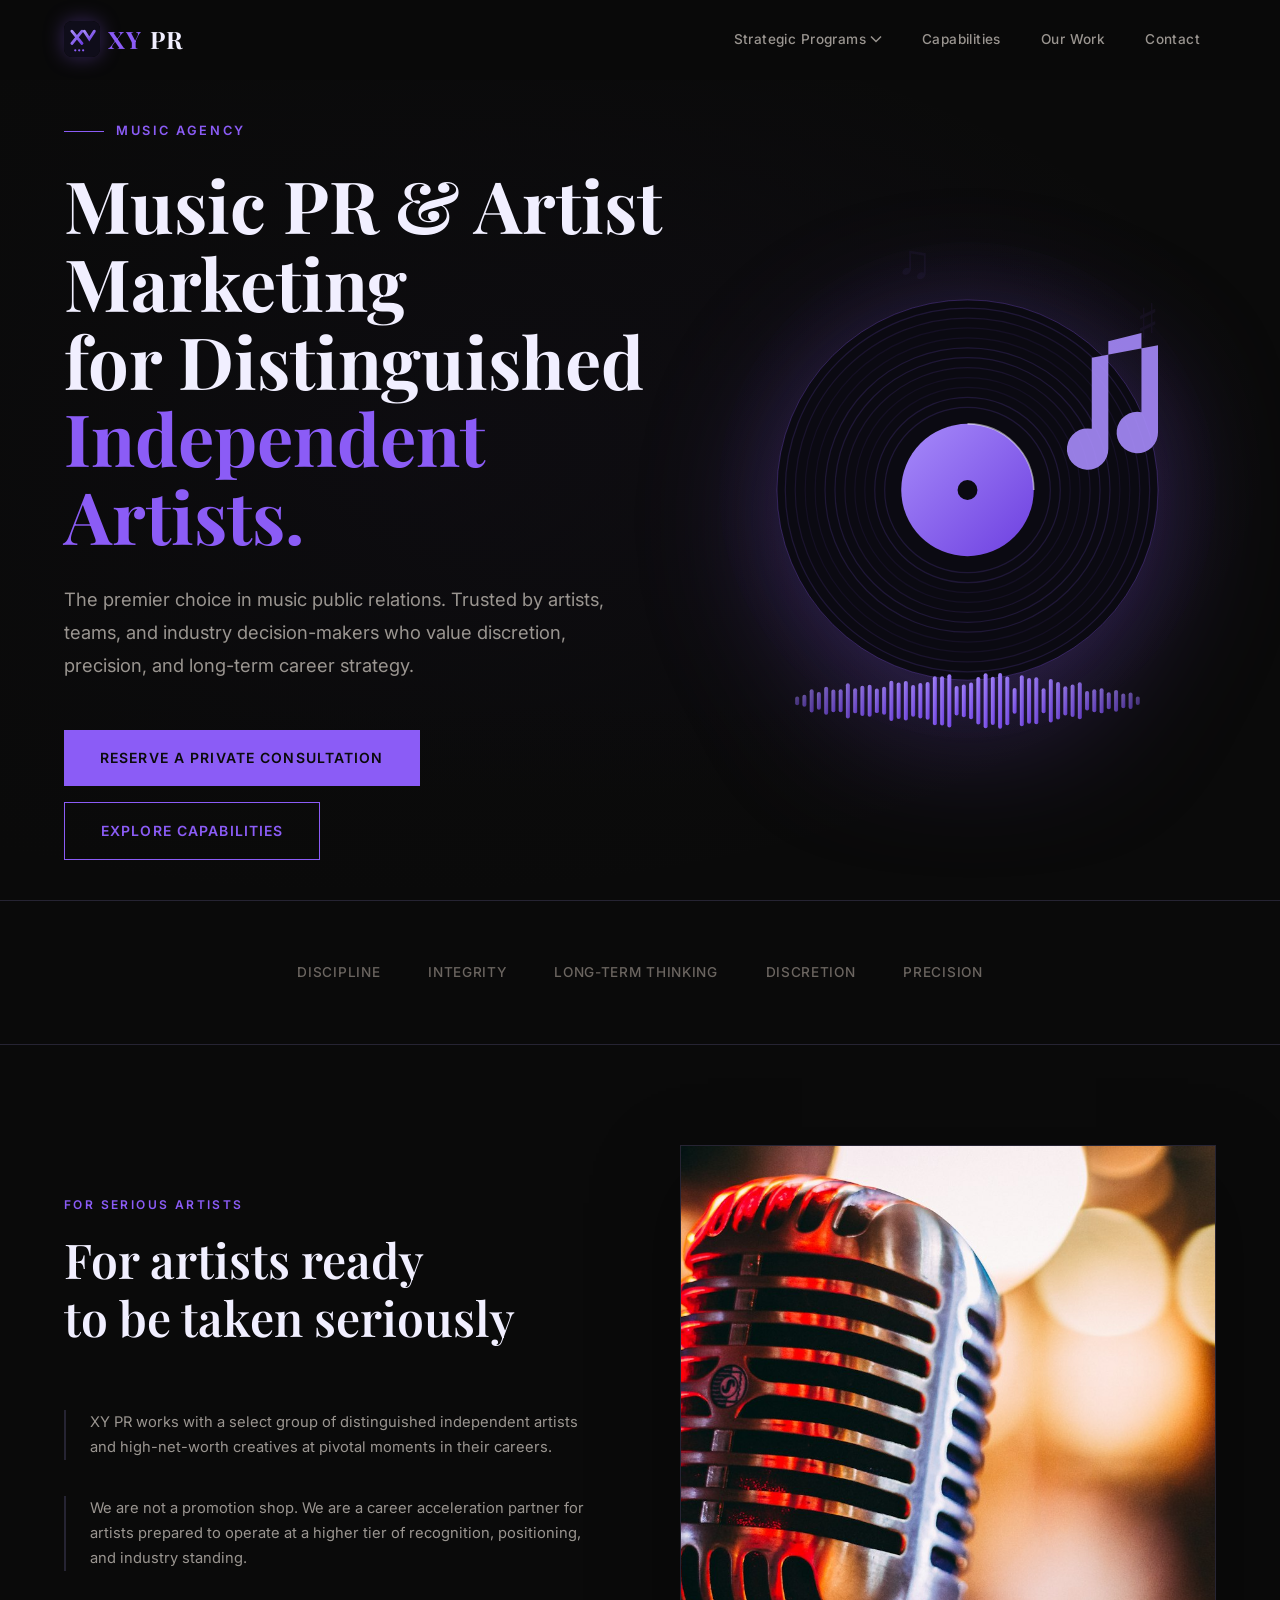
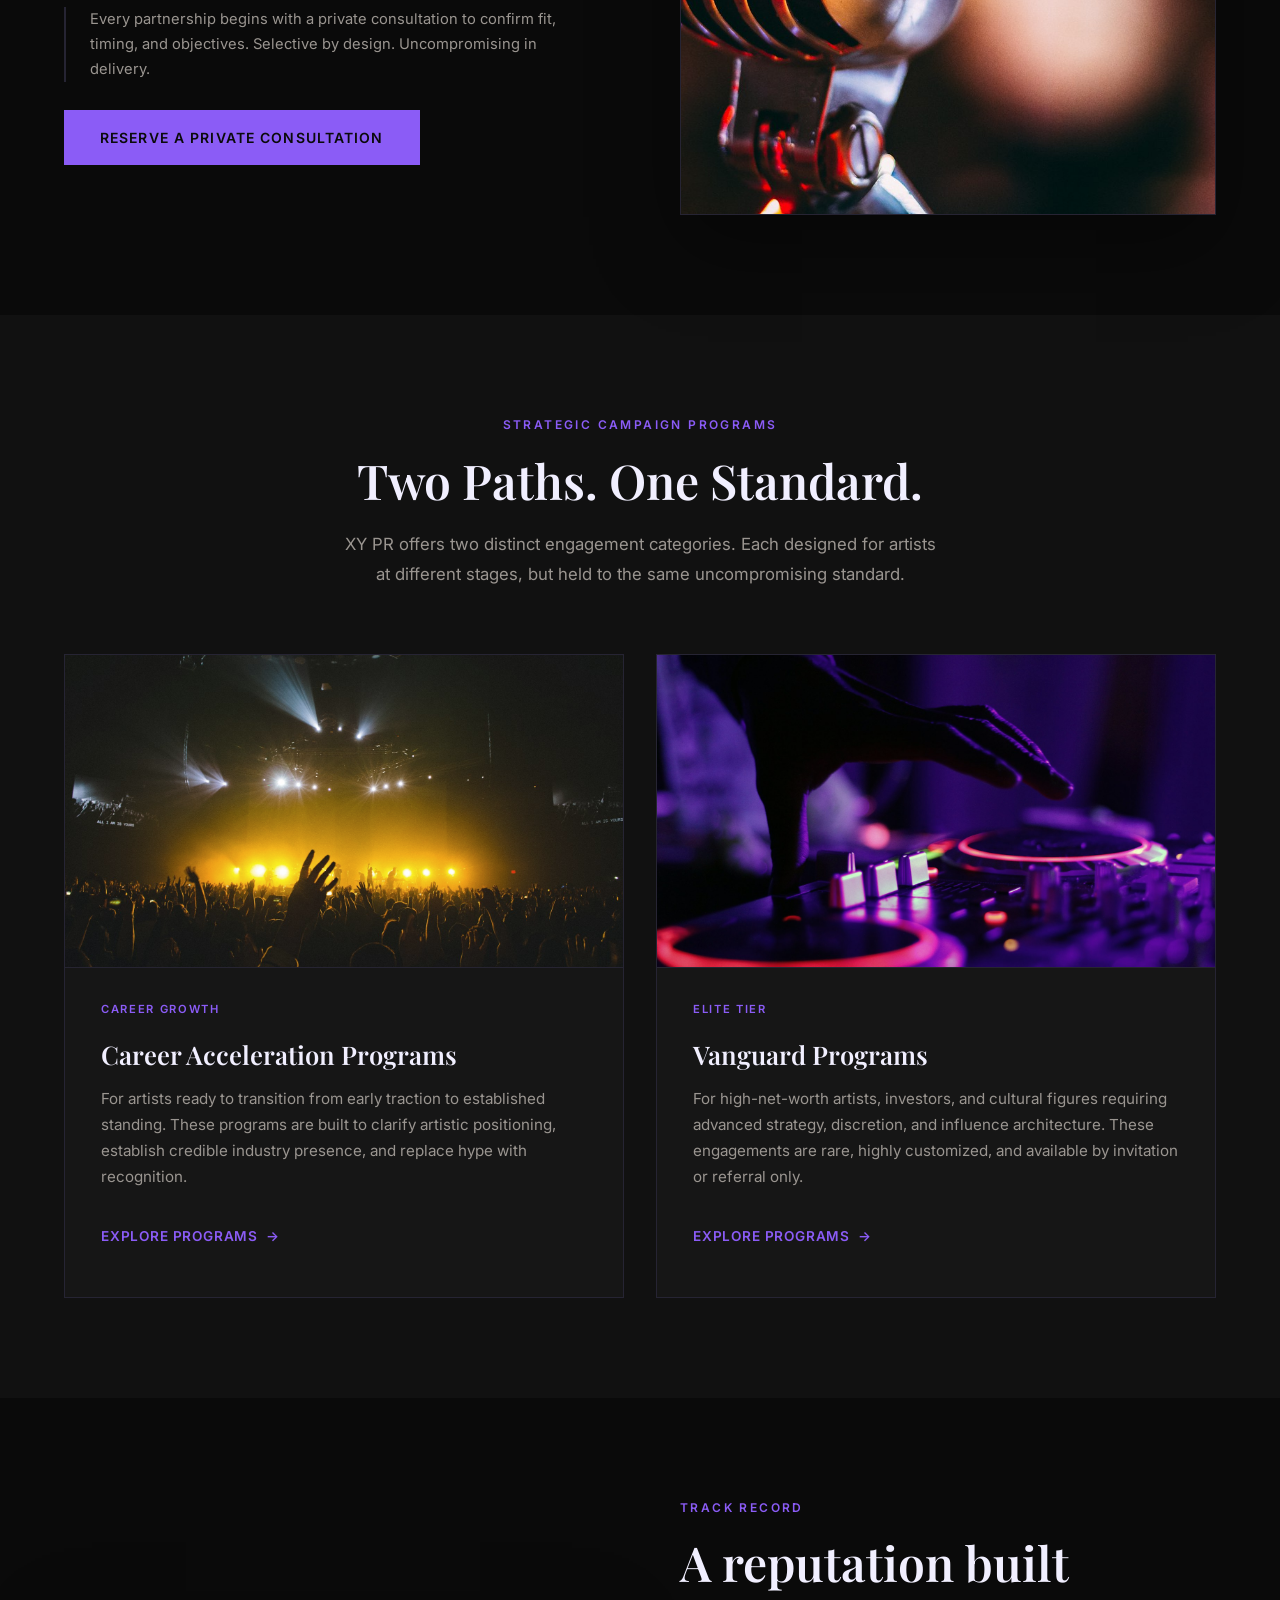
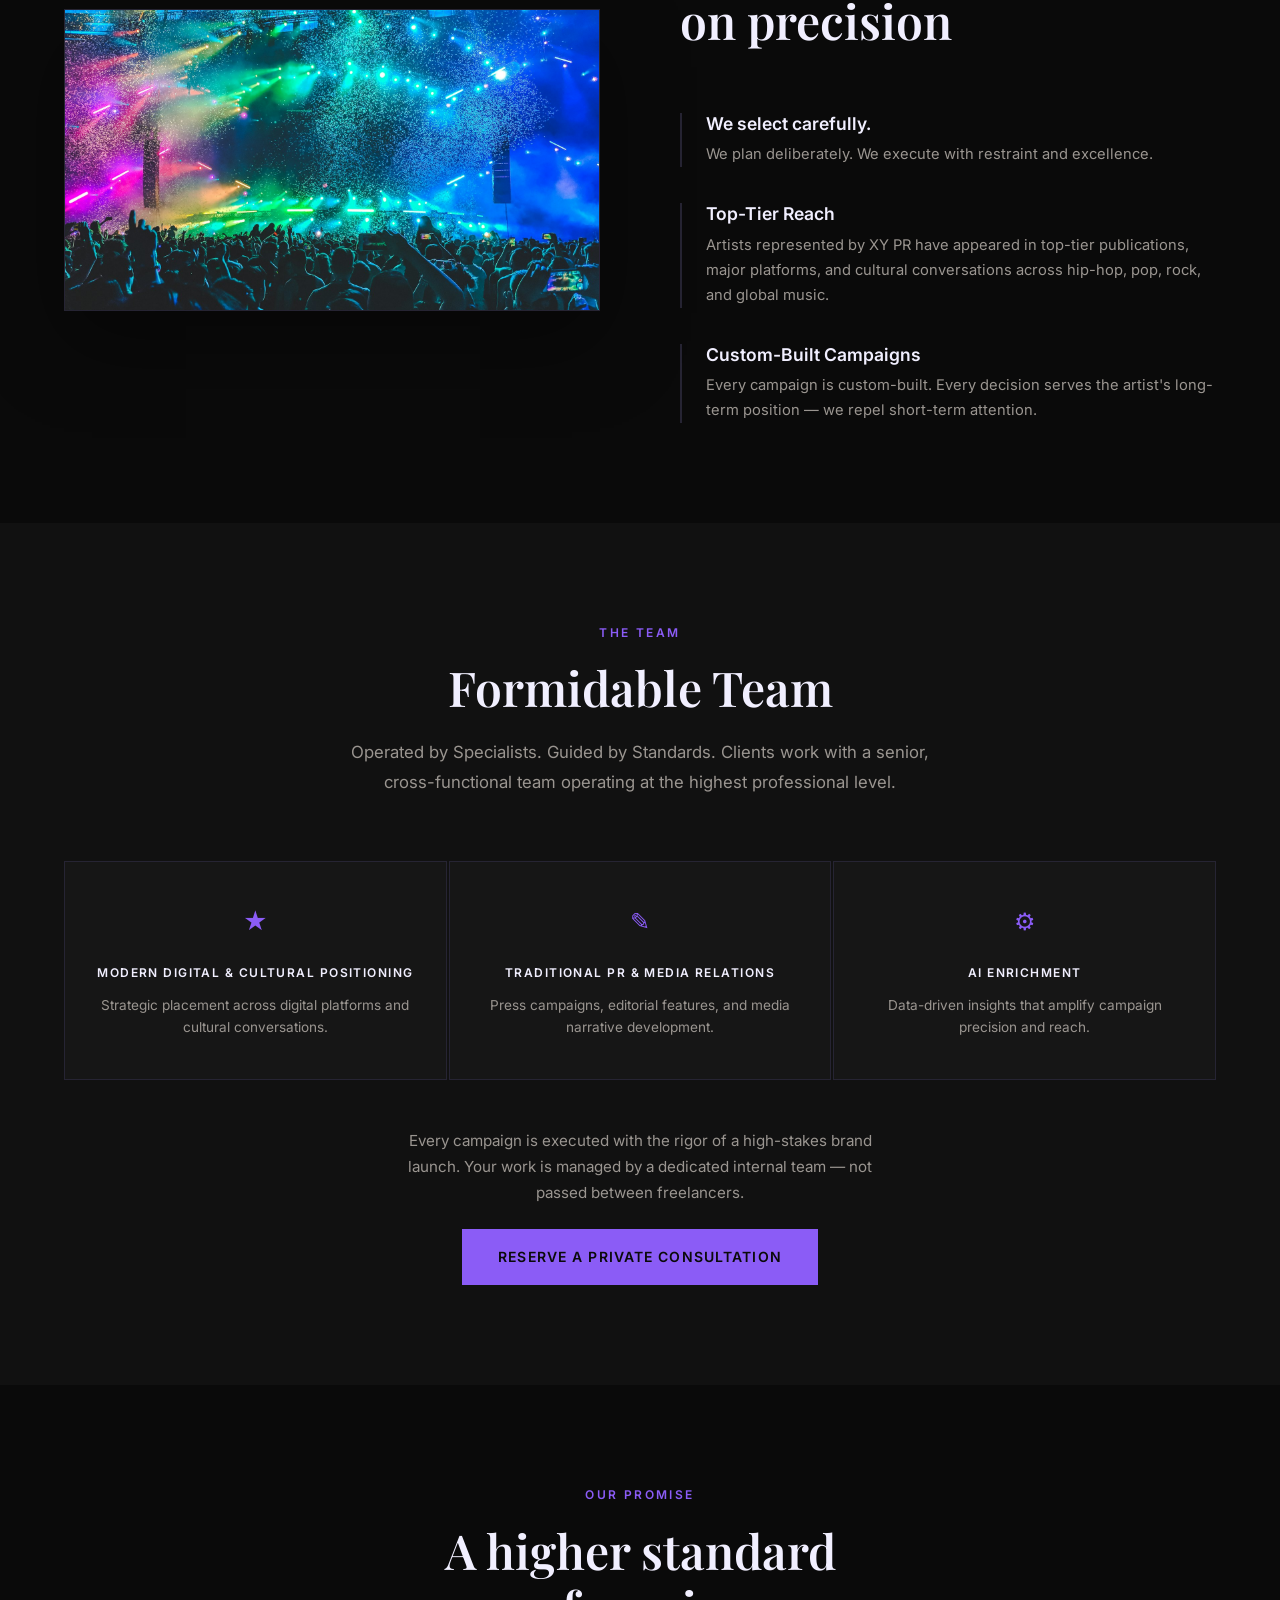
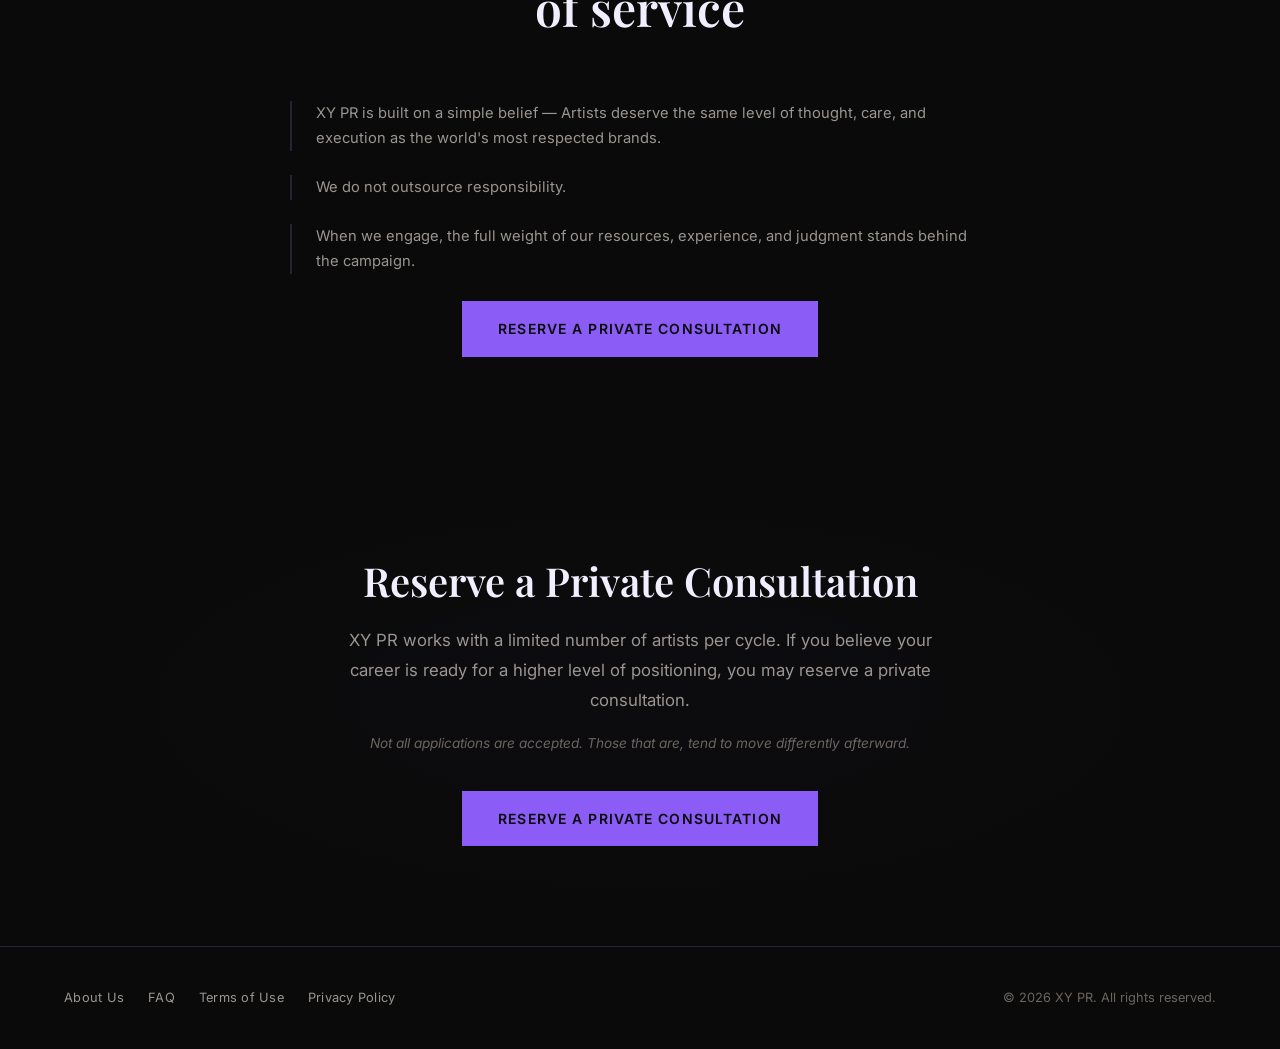
==== index.html @ 6e98338a "Initial XY PR music agency website Static multi-page site (home, capabilities, our work, contact, ab" ====
<!DOCTYPE html>
<html lang="en">
<head>
  <meta charset="UTF-8">
  <meta name="viewport" content="width=device-width, initial-scale=1.0">
  <title>XY PR | Music PR & Artist Marketing Agency</title>
  <meta name="description" content="XY PR is a premier music public relations and artist marketing agency for distinguished independent artists.">
  <link rel="stylesheet" href="css/style.css">
  <link rel="icon" type="image/svg+xml" href="images/favicon.svg">
</head>
<body>

  <!-- Navigation -->
  <nav class="nav">
    <div class="nav__inner">
      <a href="index.html" class="nav__logo">
        <img src="images/logo.svg" alt="" class="nav__logo-img"><span><span class="nav__logo-accent">XY</span> PR</span>
      </a>
      <div class="nav__links">
        <div class="nav__dropdown">
          <a class="nav__link nav__dropdown-trigger">
            Strategic Programs
            <svg viewBox="0 0 12 8" fill="none"><path d="M1 1.5L6 6.5L11 1.5" stroke="currentColor" stroke-width="1.5"/></svg>
          </a>
          <div class="nav__dropdown-menu">
            <a href="career-programs.html" class="nav__dropdown-item">Career Acceleration Programs</a>
            <a href="vanguard-programs.html" class="nav__dropdown-item">Vanguard Programs</a>
          </div>
        </div>
        <a href="capabilities.html" class="nav__link">Capabilities</a>
        <a href="our-work.html" class="nav__link">Our Work</a>
        <a href="contact.html" class="nav__link">Contact</a>
      </div>
      <button class="nav__burger" aria-label="Menu">
        <span></span><span></span><span></span>
      </button>
    </div>
  </nav>

  <!-- Hero -->
  <section class="hero hero--photo" style="--photo: url(images/photos/hero-stage.jpg)">
    <div class="hero__bg">
      <div class="hero__notes">
        <div class="hero__note">&#9835;</div>
        <div class="hero__note">&#9834;</div>
        <div class="hero__note">&#9833;</div>
        <div class="hero__note">&#9839;</div>
      </div>
    </div>
    <div class="container hero__grid">
      <div class="hero__content">
        <div class="hero__eyebrow">Music Agency</div>
        <h1 class="hero__title">
          <span>Music PR & Artist Marketing</span>
          <span>for Distinguished <span class="text-gold">Independent Artists.</span></span>
        </h1>
        <p class="hero__subtitle">
          The premier choice in music public relations. Trusted by artists, teams, and industry decision-makers who value discretion, precision, and long-term career strategy.
        </p>
        <div class="hero__actions">
          <a href="contact.html" class="btn btn--primary">Reserve a Private Consultation</a>
          <a href="capabilities.html" class="btn btn--outline">Explore Capabilities</a>
        </div>
      </div>
      <div class="hero__art">
        <img src="images/hero-vinyl.svg" alt="Spinning vinyl record with audio waveform">
      </div>
    </div>
  </section>

  <!-- Trust -->
  <section class="trust">
    <div class="container">
      <div class="trust__inner">
        <span class="trust__item">Discipline</span>
        <span class="trust__item">Integrity</span>
        <span class="trust__item">Long-Term Thinking</span>
        <span class="trust__item">Discretion</span>
        <span class="trust__item">Precision</span>
      </div>
    </div>
  </section>

  <!-- For Artists -->
  <section class="section">
    <div class="container">
      <div class="features reveal">
        <div>
          <div class="section-header">
            <div class="section-header__eyebrow">For Serious Artists</div>
            <h2 class="section-header__title">For artists ready<br>to be taken seriously</h2>
          </div>
          <div class="features__list">
            <div class="feature-item">
              <p class="feature-item__desc">
                XY PR works with a select group of distinguished independent artists and high-net-worth creatives at pivotal moments in their careers.
              </p>
            </div>
            <div class="feature-item">
              <p class="feature-item__desc">
                We are not a promotion shop. We are a career acceleration partner for artists prepared to operate at a higher tier of recognition, positioning, and industry standing.
              </p>
            </div>
            <div class="feature-item">
              <p class="feature-item__desc">
                Every partnership begins with a private consultation to confirm fit, timing, and objectives. Selective by design. Uncompromising in delivery.
              </p>
            </div>
          </div>
          <br>
          <a href="contact.html" class="btn btn--primary">Reserve a Private Consultation</a>
        </div>
        <div class="features__visual">
          <img src="images/photos/singer-stage.jpg" alt="Singer performing on stage" class="features__image features__image--tall">
        </div>
      </div>
    </div>
  </section>

  <!-- Strategic Programs -->
  <section class="section section--alt">
    <div class="container">
      <div class="section-header section-header--center reveal">
        <div class="section-header__eyebrow">Strategic Campaign Programs</div>
        <h2 class="section-header__title">Two Paths. One Standard.</h2>
        <p class="section-header__desc">
          XY PR offers two distinct engagement categories. Each designed for artists at different stages, but held to the same uncompromising standard.
        </p>
      </div>

      <div class="programs reveal">
        <div class="program-card">
          <img src="images/photos/crowd-lights.jpg" alt="Concert crowd under stage lights" class="program-card__image">
          <div class="program-card__category">Career Growth</div>
          <h3 class="program-card__title">Career Acceleration Programs</h3>
          <p class="program-card__desc">
            For artists ready to transition from early traction to established standing. These programs are built to clarify artistic positioning, establish credible industry presence, and replace hype with recognition.
          </p>
          <a href="career-programs.html" class="program-card__link">Explore Programs</a>
        </div>

        <div class="program-card">
          <img src="images/photos/dj-mixer.jpg" alt="DJ mixing on a console" class="program-card__image">
          <div class="program-card__category">Elite Tier</div>
          <h3 class="program-card__title">Vanguard Programs</h3>
          <p class="program-card__desc">
            For high-net-worth artists, investors, and cultural figures requiring advanced strategy, discretion, and influence architecture. These engagements are rare, highly customized, and available by invitation or referral only.
          </p>
          <a href="vanguard-programs.html" class="program-card__link">Explore Programs</a>
        </div>
      </div>
    </div>
  </section>

  <!-- Reputation -->
  <section class="section">
    <div class="container">
      <div class="features reveal" style="grid-template-columns: 1fr 1fr;">
        <div class="features__visual">
          <img src="images/photos/festival-hands.jpg" alt="Festival audience with raised hands" class="features__image features__image--wide">
        </div>
        <div>
          <div class="section-header">
            <div class="section-header__eyebrow">Track Record</div>
            <h2 class="section-header__title">A reputation built<br>on precision</h2>
          </div>
          <div class="features__list">
            <div class="feature-item">
              <h4 class="feature-item__title">We select carefully.</h4>
              <p class="feature-item__desc">We plan deliberately. We execute with restraint and excellence.</p>
            </div>
            <div class="feature-item">
              <h4 class="feature-item__title">Top-Tier Reach</h4>
              <p class="feature-item__desc">Artists represented by XY PR have appeared in top-tier publications, major platforms, and cultural conversations across hip-hop, pop, rock, and global music.</p>
            </div>
            <div class="feature-item">
              <h4 class="feature-item__title">Custom-Built Campaigns</h4>
              <p class="feature-item__desc">Every campaign is custom-built. Every decision serves the artist's long-term position &mdash; we repel short-term attention.</p>
            </div>
          </div>
        </div>
      </div>
    </div>
  </section>

  <!-- Team -->
  <section class="section section--alt">
    <div class="container">
      <div class="section-header section-header--center reveal">
        <div class="section-header__eyebrow">The Team</div>
        <h2 class="section-header__title">Formidable Team</h2>
        <p class="section-header__desc">
          Operated by Specialists. Guided by Standards. Clients work with a senior, cross-functional team operating at the highest professional level.
        </p>
      </div>

      <div class="team-grid reveal">
        <div class="team-block">
          <div class="team-block__icon">&#9733;</div>
          <div class="team-block__title">Modern Digital & Cultural Positioning</div>
          <p class="team-block__desc">Strategic placement across digital platforms and cultural conversations.</p>
        </div>
        <div class="team-block">
          <div class="team-block__icon">&#9998;</div>
          <div class="team-block__title">Traditional PR & Media Relations</div>
          <p class="team-block__desc">Press campaigns, editorial features, and media narrative development.</p>
        </div>
        <div class="team-block">
          <div class="team-block__icon">&#9881;</div>
          <div class="team-block__title">AI Enrichment</div>
          <p class="team-block__desc">Data-driven insights that amplify campaign precision and reach.</p>
        </div>
      </div>

      <div class="text-center reveal" style="margin-top: 48px;">
        <p class="text-muted" style="max-width: 500px; margin: 0 auto 24px; font-size: 0.95rem;">
          Every campaign is executed with the rigor of a high-stakes brand launch. Your work is managed by a dedicated internal team &mdash; not passed between freelancers.
        </p>
        <a href="contact.html" class="btn btn--primary">Reserve a Private Consultation</a>
      </div>
    </div>
  </section>

  <!-- Higher Standard -->
  <section class="section">
    <div class="container">
      <div class="reveal" style="max-width: 700px; margin: 0 auto; text-align: center;">
        <div class="section-header section-header--center">
          <div class="section-header__eyebrow">Our Promise</div>
          <h2 class="section-header__title">A higher standard<br>of service</h2>
        </div>
        <div class="features__list" style="gap: 24px; text-align: left;">
          <div class="feature-item">
            <p class="feature-item__desc">XY PR is built on a simple belief &mdash; Artists deserve the same level of thought, care, and execution as the world's most respected brands.</p>
          </div>
          <div class="feature-item">
            <p class="feature-item__desc">We do not outsource responsibility.</p>
          </div>
          <div class="feature-item">
            <p class="feature-item__desc">When we engage, the full weight of our resources, experience, and judgment stands behind the campaign.</p>
          </div>
        </div>
        <br>
        <a href="contact.html" class="btn btn--primary">Reserve a Private Consultation</a>
      </div>
    </div>
  </section>

  <!-- CTA -->
  <section class="cta cta--photo" style="--photo: url(images/photos/stage-smoke.jpg)">
    <div class="cta__inner reveal">
      <h2 class="cta__title">Reserve a Private Consultation</h2>
      <p class="cta__desc">
        XY PR works with a limited number of artists per cycle. If you believe your career is ready for a higher level of positioning, you may reserve a private consultation.
      </p>
      <p class="cta__note">Not all applications are accepted. Those that are, tend to move differently afterward.</p>
      <a href="contact.html" class="btn btn--primary">Reserve a Private Consultation</a>
    </div>
  </section>

  <!-- Footer -->
  <footer class="footer">
    <div class="container">
      <div class="footer__inner">
        <div class="footer__links">
          <a href="about.html" class="footer__link">About Us</a>
          <a href="faq.html" class="footer__link">FAQ</a>
          <a href="terms.html" class="footer__link">Terms of Use</a>
          <a href="privacy.html" class="footer__link">Privacy Policy</a>
        </div>
        <p class="footer__copy">&copy; 2026 XY PR. All rights reserved.</p>
      </div>
    </div>
  </footer>

  <script src="js/main.js"></script>
</body>
</html>
---- css/style.css ----
/* ===== XY PR - Music Agency Stylesheet ===== */
/* Dark theme with gold/amber accents */

@import url('https://fonts.googleapis.com/css2?family=Playfair+Display:wght@400;500;600;700&family=Inter:wght@300;400;500;600;700&display=swap');

/* ===== CSS Variables ===== */
:root {
  --color-bg: #0a0a0a;
  --color-bg-alt: #111111;
  --color-bg-card: #161616;
  --color-bg-card-hover: #1c1c1c;
  --color-gold: #8b5cf6;
  --color-gold-light: #a78bfa;
  --color-gold-dark: #6d3fe0;
  --color-text: #f1efff;
  --color-text-muted: #9a9590;
  --color-text-dim: #6b6560;
  --color-border: #262433;
  --color-border-light: #363348;
  --font-display: 'Playfair Display', Georgia, serif;
  --font-body: 'Inter', -apple-system, BlinkMacSystemFont, sans-serif;
  --max-width: 1200px;
  --nav-height: 80px;
  --transition: 0.3s ease;
  --transition-slow: 0.6s ease;
}

/* ===== Reset ===== */
*, *::before, *::after {
  margin: 0;
  padding: 0;
  box-sizing: border-box;
}

html {
  scroll-behavior: smooth;
  font-size: 16px;
}

body {
  font-family: var(--font-body);
  background-color: var(--color-bg);
  color: var(--color-text);
  line-height: 1.7;
  overflow-x: hidden;
  -webkit-font-smoothing: antialiased;
  -moz-osx-font-smoothing: grayscale;
}

a {
  color: var(--color-gold);
  text-decoration: none;
  transition: color var(--transition);
}

a:hover {
  color: var(--color-gold-light);
}

img {
  max-width: 100%;
  height: auto;
  display: block;
}

ul { list-style: none; }

h1, h2, h3, h4, h5, h6 {
  font-family: var(--font-display);
  font-weight: 600;
  line-height: 1.2;
  color: var(--color-text);
}

/* ===== Utility ===== */
.container {
  max-width: var(--max-width);
  margin: 0 auto;
  padding: 0 24px;
}

.section {
  padding: 100px 0;
}

.section--alt {
  background: var(--color-bg-alt);
}

.text-gold { color: var(--color-gold); }
.text-muted { color: var(--color-text-muted); }
.text-center { text-align: center; }

.sr-only {
  position: absolute;
  width: 1px;
  height: 1px;
  overflow: hidden;
  clip: rect(0 0 0 0);
  white-space: nowrap;
}

/* ===== Buttons ===== */
.btn {
  display: inline-block;
  padding: 16px 36px;
  font-family: var(--font-body);
  font-size: 0.875rem;
  font-weight: 600;
  letter-spacing: 0.08em;
  text-transform: uppercase;
  border: none;
  border-radius: 0;
  cursor: pointer;
  transition: all var(--transition);
  text-align: center;
}

.btn--primary {
  background: var(--color-gold);
  color: var(--color-bg);
}

.btn--primary:hover {
  background: var(--color-gold-light);
  color: var(--color-bg);
  transform: translateY(-2px);
  box-shadow: 0 8px 30px rgba(139, 92, 246, 0.3);
}

.btn--outline {
  background: transparent;
  color: var(--color-gold);
  border: 1px solid var(--color-gold);
}

.btn--outline:hover {
  background: var(--color-gold);
  color: var(--color-bg);
  transform: translateY(-2px);
}

.btn--ghost {
  background: transparent;
  color: var(--color-text);
  border: 1px solid var(--color-border);
}

.btn--ghost:hover {
  border-color: var(--color-gold);
  color: var(--color-gold);
}

/* ===== Navigation ===== */
.nav {
  position: fixed;
  top: 0;
  left: 0;
  width: 100%;
  height: var(--nav-height);
  z-index: 1000;
  transition: all var(--transition);
  background: rgba(10, 10, 10, 0.85);
  backdrop-filter: blur(20px);
  -webkit-backdrop-filter: blur(20px);
  border-bottom: 1px solid transparent;
}

.nav.scrolled {
  border-bottom-color: var(--color-border);
  background: rgba(10, 10, 10, 0.95);
}

.nav__inner {
  max-width: var(--max-width);
  margin: 0 auto;
  padding: 0 24px;
  height: 100%;
  display: flex;
  align-items: center;
  justify-content: space-between;
}

.nav__logo {
  font-family: var(--font-display);
  font-size: 1.5rem;
  font-weight: 700;
  color: var(--color-text);
  letter-spacing: 0.05em;
  display: flex;
  align-items: center;
  gap: 8px;
}

.nav__logo:hover { color: var(--color-text); }

.nav__logo-img {
  width: 36px;
  height: 36px;
  border-radius: 8px;
  box-shadow: 0 0 20px rgba(139, 92, 246, 0.35);
}

.nav__logo-accent {
  color: var(--color-gold);
}

.nav__links {
  display: flex;
  align-items: center;
  gap: 8px;
}

.nav__link {
  padding: 8px 16px;
  font-size: 0.85rem;
  font-weight: 500;
  color: var(--color-text-muted);
  letter-spacing: 0.03em;
  transition: color var(--transition);
  position: relative;
}

.nav__link:hover,
.nav__link.active {
  color: var(--color-text);
}

.nav__link::after {
  content: '';
  position: absolute;
  bottom: 0;
  left: 16px;
  right: 16px;
  height: 1px;
  background: var(--color-gold);
  transform: scaleX(0);
  transition: transform var(--transition);
}

.nav__link:hover::after,
.nav__link.active::after {
  transform: scaleX(1);
}

/* Dropdown */
.nav__dropdown {
  position: relative;
}

.nav__dropdown-trigger {
  cursor: pointer;
  display: flex;
  align-items: center;
  gap: 4px;
}

.nav__dropdown-trigger svg {
  width: 12px;
  height: 12px;
  transition: transform var(--transition);
}

.nav__dropdown:hover .nav__dropdown-trigger svg {
  transform: rotate(180deg);
}

.nav__dropdown-menu {
  position: absolute;
  top: 100%;
  left: 0;
  min-width: 260px;
  background: var(--color-bg-card);
  border: 1px solid var(--color-border);
  padding: 8px 0;
  opacity: 0;
  visibility: hidden;
  transform: translateY(10px);
  transition: all var(--transition);
}

.nav__dropdown:hover .nav__dropdown-menu {
  opacity: 1;
  visibility: visible;
  transform: translateY(0);
}

.nav__dropdown-item {
  display: block;
  padding: 12px 20px;
  font-size: 0.85rem;
  color: var(--color-text-muted);
  transition: all var(--transition);
}

.nav__dropdown-item:hover {
  background: var(--color-bg);
  color: var(--color-gold);
  padding-left: 28px;
}

/* Mobile menu */
.nav__burger {
  display: none;
  flex-direction: column;
  gap: 5px;
  cursor: pointer;
  padding: 4px;
  background: none;
  border: none;
}

.nav__burger span {
  display: block;
  width: 24px;
  height: 2px;
  background: var(--color-text);
  transition: all var(--transition);
}

.nav__burger.active span:nth-child(1) {
  transform: rotate(45deg) translate(5px, 5px);
}

.nav__burger.active span:nth-child(2) {
  opacity: 0;
}

.nav__burger.active span:nth-child(3) {
  transform: rotate(-45deg) translate(5px, -5px);
}

/* ===== Hero ===== */
.hero {
  min-height: 100vh;
  display: flex;
  align-items: center;
  position: relative;
  padding-top: var(--nav-height);
  overflow: hidden;
}

.hero__bg {
  position: absolute;
  inset: 0;
  z-index: 0;
}

.hero__bg::before {
  content: '';
  position: absolute;
  inset: 0;
  background: radial-gradient(ellipse at 30% 50%, rgba(139, 92, 246, 0.08) 0%, transparent 70%),
              radial-gradient(ellipse at 70% 30%, rgba(139, 92, 246, 0.04) 0%, transparent 60%);
}

.hero--photo .hero__bg {
  background: var(--photo) center / cover no-repeat;
}

.hero--photo .hero__bg::before {
  background:
    linear-gradient(90deg, rgba(10, 10, 10, 0.95) 0%, rgba(10, 10, 10, 0.8) 50%, rgba(10, 10, 10, 0.45) 100%),
    radial-gradient(ellipse at 30% 50%, rgba(139, 92, 246, 0.18) 0%, transparent 70%);
}

.hero__bg::after {
  content: '';
  position: absolute;
  bottom: 0;
  left: 0;
  right: 0;
  height: 200px;
  background: linear-gradient(to top, var(--color-bg), transparent);
}

.hero__grid {
  display: grid;
  grid-template-columns: 1.1fr 0.9fr;
  gap: 48px;
  align-items: center;
}

.hero__content {
  position: relative;
  z-index: 1;
  max-width: 800px;
}

.hero__art {
  position: relative;
  z-index: 1;
}

.hero__art img {
  width: 100%;
  max-width: 520px;
  margin: 0 auto;
  filter: drop-shadow(0 30px 60px rgba(139, 92, 246, 0.25));
  animation: spin 40s linear infinite;
}

@keyframes spin {
  to { transform: rotate(360deg); }
}

.hero__eyebrow {
  font-size: 0.8rem;
  font-weight: 600;
  letter-spacing: 0.2em;
  text-transform: uppercase;
  color: var(--color-gold);
  margin-bottom: 24px;
  display: flex;
  align-items: center;
  gap: 12px;
}

.hero__eyebrow::before {
  content: '';
  width: 40px;
  height: 1px;
  background: var(--color-gold);
}

.hero__title {
  font-size: clamp(2.5rem, 6vw, 4.5rem);
  font-weight: 700;
  line-height: 1.08;
  margin-bottom: 28px;
}

.hero__title span {
  display: block;
}

.hero__subtitle {
  font-size: 1.15rem;
  color: var(--color-text-muted);
  max-width: 550px;
  margin-bottom: 48px;
  line-height: 1.8;
}

.hero__actions {
  display: flex;
  gap: 16px;
  flex-wrap: wrap;
}

/* Floating music notes animation */
.hero__notes {
  position: absolute;
  right: 5%;
  top: 20%;
  width: 400px;
  height: 400px;
  opacity: 0.06;
  z-index: 0;
}

.hero__note {
  position: absolute;
  font-size: 3rem;
  animation: float 6s ease-in-out infinite;
  color: var(--color-gold);
}

.hero__note:nth-child(1) { top: 10%; left: 20%; animation-delay: 0s; }
.hero__note:nth-child(2) { top: 40%; left: 60%; animation-delay: 1.5s; }
.hero__note:nth-child(3) { top: 70%; left: 30%; animation-delay: 3s; }
.hero__note:nth-child(4) { top: 25%; left: 80%; animation-delay: 4.5s; }

@keyframes float {
  0%, 100% { transform: translateY(0) rotate(0deg); }
  50% { transform: translateY(-20px) rotate(5deg); }
}

/* ===== Section Headers ===== */
.section-header {
  margin-bottom: 64px;
}

.section-header__eyebrow {
  font-size: 0.75rem;
  font-weight: 600;
  letter-spacing: 0.2em;
  text-transform: uppercase;
  color: var(--color-gold);
  margin-bottom: 16px;
}

.section-header__title {
  font-size: clamp(2rem, 4vw, 3rem);
  margin-bottom: 20px;
}

.section-header__desc {
  font-size: 1.05rem;
  color: var(--color-text-muted);
  max-width: 600px;
  line-height: 1.8;
}

.section-header--center {
  text-align: center;
}

.section-header--center .section-header__desc {
  margin: 0 auto;
}

/* ===== Trust Banner ===== */
.trust {
  padding: 60px 0;
  border-top: 1px solid var(--color-border);
  border-bottom: 1px solid var(--color-border);
}

.trust__inner {
  display: flex;
  align-items: center;
  justify-content: center;
  gap: 48px;
  flex-wrap: wrap;
}

.trust__item {
  font-size: 0.85rem;
  color: var(--color-text-dim);
  letter-spacing: 0.05em;
  text-transform: uppercase;
  font-weight: 500;
}

/* ===== Program Cards ===== */
.programs {
  display: grid;
  grid-template-columns: repeat(auto-fit, minmax(340px, 1fr));
  gap: 32px;
}

.program-card {
  background: var(--color-bg-card);
  border: 1px solid var(--color-border);
  padding: 48px 36px;
  position: relative;
  overflow: hidden;
  transition: all var(--transition);
}

.program-card::before {
  content: '';
  position: absolute;
  top: 0;
  left: 0;
  right: 0;
  height: 2px;
  background: linear-gradient(90deg, var(--color-gold), transparent);
  transform: scaleX(0);
  transform-origin: left;
  transition: transform var(--transition-slow);
}

.program-card:hover {
  border-color: var(--color-border-light);
  transform: translateY(-4px);
  box-shadow: 0 20px 60px rgba(0, 0, 0, 0.3);
}

.program-card:hover::before {
  transform: scaleX(1);
}

.program-card__image {
  width: calc(100% + 72px);
  margin: -48px -36px 32px;
  max-width: none;
  aspect-ratio: 16/9;
  object-fit: cover;
  border-bottom: 1px solid var(--color-border);
  filter: saturate(0.85);
  transition: filter var(--transition-slow), transform var(--transition-slow);
}

.program-card:hover .program-card__image {
  filter: saturate(1.1);
}

.program-intro {
  display: grid;
  grid-template-columns: 1fr 1fr;
  gap: 48px;
  align-items: center;
  margin-bottom: 64px;
}

.program-intro__image {
  width: 100%;
  aspect-ratio: 4/3;
  object-fit: cover;
  border: 1px solid var(--color-border);
}

.program-card__category {
  font-size: 0.7rem;
  font-weight: 600;
  letter-spacing: 0.15em;
  text-transform: uppercase;
  color: var(--color-gold);
  margin-bottom: 20px;
}

.program-card__title {
  font-size: 1.6rem;
  margin-bottom: 16px;
}

.program-card__desc {
  color: var(--color-text-muted);
  font-size: 0.95rem;
  line-height: 1.7;
  margin-bottom: 32px;
}

.program-card__link {
  font-size: 0.85rem;
  font-weight: 600;
  letter-spacing: 0.06em;
  text-transform: uppercase;
  color: var(--color-gold);
  display: inline-flex;
  align-items: center;
  gap: 8px;
}

.program-card__link::after {
  content: '\2192';
  transition: transform var(--transition);
}

.program-card__link:hover::after {
  transform: translateX(4px);
}

/* ===== Reputation / Feature Grid ===== */
.features {
  display: grid;
  grid-template-columns: 1fr 1fr;
  gap: 80px;
  align-items: center;
}

.features__visual {
  position: relative;
}

.features__image-placeholder {
  background: linear-gradient(135deg, var(--color-bg-card), var(--color-bg-alt));
  border: 1px solid var(--color-border);
  aspect-ratio: 4/5;
  display: flex;
  align-items: center;
  justify-content: center;
  font-size: 4rem;
  color: var(--color-gold);
  opacity: 0.3;
  position: relative;
  overflow: hidden;
}

.features__image-placeholder::after {
  content: '';
  position: absolute;
  inset: 0;
  background: linear-gradient(135deg, transparent 40%, rgba(139, 92, 246, 0.05));
}

.features__image {
  width: 100%;
  border: 1px solid var(--color-border);
  box-shadow: 0 30px 80px rgba(0, 0, 0, 0.4);
}

.features__image--tall {
  aspect-ratio: 4/5;
  object-fit: cover;
}

.features__image--wide {
  aspect-ratio: 16/9;
  object-fit: cover;
}

.features__list {
  display: flex;
  flex-direction: column;
  gap: 36px;
}

.feature-item {
  padding-left: 24px;
  border-left: 2px solid var(--color-border);
  transition: border-color var(--transition);
}

.feature-item:hover {
  border-left-color: var(--color-gold);
}

.feature-item__title {
  font-family: var(--font-body);
  font-size: 1.1rem;
  font-weight: 600;
  margin-bottom: 8px;
}

.feature-item__desc {
  color: var(--color-text-muted);
  font-size: 0.92rem;
  line-height: 1.7;
}

/* ===== Team Section ===== */
.team-grid {
  display: grid;
  grid-template-columns: repeat(3, 1fr);
  gap: 2px;
}

.team-block {
  background: var(--color-bg-card);
  padding: 40px 32px;
  border: 1px solid var(--color-border);
  text-align: center;
  transition: all var(--transition);
}

.team-block:hover {
  background: var(--color-bg-card-hover);
  border-color: var(--color-border-light);
}

.team-block__icon {
  font-size: 1.5rem;
  color: var(--color-gold);
  margin-bottom: 20px;
}

.team-block__title {
  font-family: var(--font-body);
  font-size: 0.75rem;
  font-weight: 600;
  letter-spacing: 0.12em;
  text-transform: uppercase;
  color: var(--color-text);
  margin-bottom: 12px;
}

.team-block__desc {
  font-size: 0.85rem;
  color: var(--color-text-muted);
  line-height: 1.6;
}

/* ===== CTA Section ===== */
.cta {
  padding: 100px 0;
  text-align: center;
  position: relative;
}

.cta::before {
  content: '';
  position: absolute;
  inset: 0;
  background: radial-gradient(ellipse at center, rgba(139, 92, 246, 0.06) 0%, transparent 70%);
}

.cta--photo {
  background: var(--photo) center / cover no-repeat fixed;
}

.cta--photo::before {
  background:
    linear-gradient(rgba(10, 10, 10, 0.88), rgba(10, 10, 10, 0.88)),
    radial-gradient(ellipse at center, rgba(139, 92, 246, 0.15) 0%, transparent 70%);
}

.cta__inner {
  position: relative;
  z-index: 1;
  max-width: 600px;
  margin: 0 auto;
}

.cta__title {
  font-size: clamp(1.8rem, 3.5vw, 2.5rem);
  margin-bottom: 20px;
}

.cta__desc {
  color: var(--color-text-muted);
  font-size: 1.05rem;
  margin-bottom: 16px;
  line-height: 1.8;
}

.cta__note {
  font-size: 0.85rem;
  color: var(--color-text-dim);
  font-style: italic;
  margin-bottom: 36px;
}

/* ===== Footer ===== */
.footer {
  border-top: 1px solid var(--color-border);
  padding: 40px 0;
}

.footer__inner {
  display: flex;
  justify-content: space-between;
  align-items: center;
  flex-wrap: wrap;
  gap: 16px;
}

.footer__links {
  display: flex;
  gap: 24px;
  flex-wrap: wrap;
}

.footer__link {
  font-size: 0.8rem;
  color: var(--color-text-muted);
  letter-spacing: 0.02em;
}

.footer__link:hover {
  color: var(--color-text);
}

.footer__copy {
  font-size: 0.8rem;
  color: var(--color-text-dim);
}

/* ===== Page Header ===== */
.page-header {
  padding: calc(var(--nav-height) + 80px) 0 80px;
  position: relative;
}

.page-header::before {
  content: '';
  position: absolute;
  inset: 0;
  background: radial-gradient(ellipse at 20% 0%, rgba(139, 92, 246, 0.06) 0%, transparent 60%);
}

.page-header--photo {
  background: var(--photo) center 35% / cover no-repeat;
  min-height: 460px;
  display: flex;
  align-items: flex-end;
}

.page-header--photo::before {
  background:
    linear-gradient(180deg, rgba(10, 10, 10, 0.85) 0%, rgba(10, 10, 10, 0.55) 50%, var(--color-bg) 100%),
    radial-gradient(ellipse at 20% 0%, rgba(139, 92, 246, 0.2) 0%, transparent 60%);
}

.page-header__inner {
  position: relative;
  z-index: 1;
}

.page-header__eyebrow {
  font-size: 0.75rem;
  font-weight: 600;
  letter-spacing: 0.2em;
  text-transform: uppercase;
  color: var(--color-gold);
  margin-bottom: 16px;
}

.page-header__title {
  font-size: clamp(2.5rem, 5vw, 4rem);
  margin-bottom: 20px;
}

.page-header__desc {
  font-size: 1.1rem;
  color: var(--color-text-muted);
  max-width: 640px;
  line-height: 1.8;
}

/* ===== Accordion ===== */
.accordion {
  display: flex;
  flex-direction: column;
  gap: 2px;
}

.accordion__item {
  background: var(--color-bg-card);
  border: 1px solid var(--color-border);
  overflow: hidden;
  transition: border-color var(--transition);
}

.accordion__item.active {
  border-color: var(--color-border-light);
}

.accordion__header {
  padding: 24px 32px;
  display: flex;
  align-items: center;
  justify-content: space-between;
  cursor: pointer;
  transition: background var(--transition);
}

.accordion__header:hover {
  background: var(--color-bg-card-hover);
}

.accordion__number {
  font-family: var(--font-display);
  font-size: 1.2rem;
  color: var(--color-gold);
  margin-right: 20px;
  min-width: 32px;
}

.accordion__title {
  flex: 1;
  font-family: var(--font-body);
  font-size: 1rem;
  font-weight: 600;
}

.accordion__icon {
  width: 24px;
  height: 24px;
  position: relative;
  flex-shrink: 0;
}

.accordion__icon::before,
.accordion__icon::after {
  content: '';
  position: absolute;
  background: var(--color-text-muted);
  transition: transform var(--transition);
}

.accordion__icon::before {
  top: 50%;
  left: 4px;
  right: 4px;
  height: 1px;
}

.accordion__icon::after {
  left: 50%;
  top: 4px;
  bottom: 4px;
  width: 1px;
}

.accordion__item.active .accordion__icon::after {
  transform: rotate(90deg);
}

.accordion__body {
  max-height: 0;
  overflow: hidden;
  transition: max-height 0.4s ease;
}

.accordion__content {
  padding: 0 32px 32px 72px;
  color: var(--color-text-muted);
  font-size: 0.95rem;
  line-height: 1.8;
}

.accordion__content h4 {
  font-family: var(--font-body);
  font-size: 0.95rem;
  font-weight: 600;
  color: var(--color-text);
  margin-bottom: 12px;
}

.accordion__content ul {
  margin-top: 16px;
  padding-left: 0;
}

.accordion__content li {
  padding: 4px 0 4px 20px;
  position: relative;
}

.accordion__content li::before {
  content: '';
  position: absolute;
  left: 0;
  top: 14px;
  width: 6px;
  height: 1px;
  background: var(--color-gold);
}

/* ===== Portfolio Grid ===== */
.portfolio-grid {
  display: grid;
  grid-template-columns: repeat(auto-fit, minmax(320px, 1fr));
  gap: 24px;
}

.portfolio-card {
  background: var(--color-bg-card);
  border: 1px solid var(--color-border);
  overflow: hidden;
  transition: all var(--transition);
  cursor: pointer;
}

.portfolio-card:hover {
  border-color: var(--color-border-light);
  transform: translateY(-4px);
  box-shadow: 0 20px 60px rgba(0, 0, 0, 0.3);
}

.portfolio-card__image {
  width: 100%;
  aspect-ratio: 16/10;
  object-fit: cover;
  transition: transform var(--transition-slow);
}

.portfolio-card:hover .portfolio-card__image {
  transform: scale(1.03);
}

.portfolio-card__body {
  padding: 24px 28px 28px;
}

.portfolio-card__genre {
  font-size: 0.7rem;
  font-weight: 600;
  letter-spacing: 0.15em;
  text-transform: uppercase;
  color: var(--color-gold);
  margin-bottom: 8px;
}

.portfolio-card__title {
  font-size: 1.2rem;
  margin-bottom: 8px;
}

.portfolio-card__desc {
  font-size: 0.85rem;
  color: var(--color-text-muted);
  line-height: 1.6;
}

/* ===== Contact Form ===== */
.contact-grid {
  display: grid;
  grid-template-columns: 1fr 1fr;
  gap: 64px;
}

.form-group {
  margin-bottom: 24px;
}

.form-group label {
  display: block;
  font-size: 0.8rem;
  font-weight: 600;
  letter-spacing: 0.08em;
  text-transform: uppercase;
  color: var(--color-text-muted);
  margin-bottom: 8px;
}

.form-group input,
.form-group select,
.form-group textarea {
  width: 100%;
  padding: 14px 16px;
  font-family: var(--font-body);
  font-size: 0.95rem;
  color: var(--color-text);
  background: var(--color-bg);
  border: 1px solid var(--color-border);
  outline: none;
  transition: border-color var(--transition);
}

.form-group input:focus,
.form-group select:focus,
.form-group textarea:focus {
  border-color: var(--color-gold);
}

.form-group textarea {
  resize: vertical;
  min-height: 120px;
}

.form-group select {
  appearance: none;
  -webkit-appearance: none;
  background-image: url("data:image/svg+xml,%3Csvg xmlns='http://www.w3.org/2000/svg' width='12' height='8'%3E%3Cpath fill='%239a9590' d='M6 8L0 0h12z'/%3E%3C/svg%3E");
  background-repeat: no-repeat;
  background-position: right 16px center;
  padding-right: 40px;
}

.contact-info {
  display: flex;
  flex-direction: column;
  gap: 32px;
}

.contact-info__art {
  width: 100%;
  aspect-ratio: 16/9;
  object-fit: cover;
  border: 1px solid var(--color-border);
}

.contact-info__item {
  padding-left: 24px;
  border-left: 2px solid var(--color-border);
}

.contact-info__label {
  font-size: 0.75rem;
  font-weight: 600;
  letter-spacing: 0.12em;
  text-transform: uppercase;
  color: var(--color-gold);
  margin-bottom: 8px;
}

.contact-info__value {
  color: var(--color-text-muted);
  font-size: 0.95rem;
}

/* ===== Tabs ===== */
.tabs {
  display: flex;
  gap: 4px;
  margin-bottom: 48px;
}

.tab {
  padding: 12px 28px;
  font-size: 0.85rem;
  font-weight: 600;
  letter-spacing: 0.05em;
  color: var(--color-text-muted);
  background: var(--color-bg-card);
  border: 1px solid var(--color-border);
  cursor: pointer;
  transition: all var(--transition);
}

.tab:hover {
  color: var(--color-text);
  border-color: var(--color-border-light);
}

.tab.active {
  color: var(--color-bg);
  background: var(--color-gold);
  border-color: var(--color-gold);
}

/* ===== About Page ===== */
.about-intro {
  display: grid;
  grid-template-columns: 1fr 1fr;
  gap: 80px;
  align-items: start;
}

.about-values {
  display: grid;
  grid-template-columns: repeat(3, 1fr);
  gap: 32px;
}

.value-card {
  padding: 36px 28px;
  background: var(--color-bg-card);
  border: 1px solid var(--color-border);
  text-align: center;
  transition: all var(--transition);
}

.value-card:hover {
  border-color: var(--color-border-light);
  transform: translateY(-2px);
}

.value-card__title {
  font-family: var(--font-body);
  font-size: 0.9rem;
  font-weight: 600;
  margin-bottom: 12px;
}

.value-card__desc {
  font-size: 0.85rem;
  color: var(--color-text-muted);
  line-height: 1.6;
}

/* ===== Who We Work With Tabs ===== */
.audience-tabs {
  display: flex;
  gap: 2px;
  margin-bottom: 32px;
}

.audience-tab {
  padding: 14px 28px;
  background: var(--color-bg-card);
  border: 1px solid var(--color-border);
  font-size: 0.85rem;
  font-weight: 500;
  color: var(--color-text-muted);
  cursor: pointer;
  transition: all var(--transition);
}

.audience-tab:hover,
.audience-tab.active {
  background: var(--color-gold);
  color: var(--color-bg);
  border-color: var(--color-gold);
}

/* ===== Approach Section ===== */
.approach-grid {
  display: grid;
  grid-template-columns: repeat(3, 1fr);
  gap: 32px;
}

.approach-item {
  padding: 32px 24px;
  background: var(--color-bg-card);
  border: 1px solid var(--color-border);
  text-align: center;
}

.approach-item__title {
  font-family: var(--font-body);
  font-size: 0.9rem;
  font-weight: 600;
  color: var(--color-gold);
  margin-bottom: 8px;
}

.approach-item__over {
  font-size: 0.8rem;
  color: var(--color-text-dim);
  font-style: italic;
}

/* ===== FAQ ===== */
.faq-list {
  max-width: 800px;
  margin: 0 auto;
}

.faq-item {
  border-bottom: 1px solid var(--color-border);
}

.faq-item__question {
  padding: 24px 0;
  display: flex;
  align-items: center;
  justify-content: space-between;
  cursor: pointer;
  font-family: var(--font-body);
  font-size: 1rem;
  font-weight: 500;
  color: var(--color-text);
  transition: color var(--transition);
}

.faq-item__question:hover {
  color: var(--color-gold);
}

.faq-item__icon {
  font-size: 1.2rem;
  color: var(--color-gold);
  transition: transform var(--transition);
  flex-shrink: 0;
  margin-left: 20px;
}

.faq-item.active .faq-item__icon {
  transform: rotate(45deg);
}

.faq-item__answer {
  max-height: 0;
  overflow: hidden;
  transition: max-height 0.4s ease;
}

.faq-item__answer-inner {
  padding: 0 0 24px;
  color: var(--color-text-muted);
  font-size: 0.95rem;
  line-height: 1.8;
}

/* ===== Legal Pages ===== */
.legal-content {
  max-width: 800px;
  margin: 0 auto;
}

.legal-content h2 {
  font-size: 1.6rem;
  margin: 48px 0 16px;
}

.legal-content h3 {
  font-family: var(--font-body);
  font-size: 1.05rem;
  font-weight: 600;
  margin: 32px 0 12px;
}

.legal-content p {
  color: var(--color-text-muted);
  margin-bottom: 16px;
  line-height: 1.8;
}

.legal-content ul {
  margin: 12px 0 24px 0;
}

.legal-content li {
  padding: 4px 0 4px 20px;
  color: var(--color-text-muted);
  position: relative;
  line-height: 1.7;
}

.legal-content li::before {
  content: '';
  position: absolute;
  left: 0;
  top: 14px;
  width: 6px;
  height: 1px;
  background: var(--color-gold);
}

.legal-nav {
  margin-bottom: 48px;
  display: flex;
  flex-wrap: wrap;
  gap: 8px;
}

.legal-nav a {
  padding: 8px 16px;
  font-size: 0.8rem;
  font-weight: 500;
  color: var(--color-text-muted);
  background: var(--color-bg-card);
  border: 1px solid var(--color-border);
  transition: all var(--transition);
}

.legal-nav a:hover {
  border-color: var(--color-gold);
  color: var(--color-gold);
}

/* ===== Animated Reveal ===== */
.reveal {
  opacity: 0;
  transform: translateY(30px);
  transition: all 0.8s cubic-bezier(0.16, 1, 0.3, 1);
}

.reveal.visible {
  opacity: 1;
  transform: translateY(0);
}

/* ===== Responsive ===== */
@media (max-width: 1024px) {
  .features {
    gap: 48px;
  }

  .about-intro {
    gap: 48px;
  }
}

@media (max-width: 768px) {
  .nav__links {
    display: none;
    position: fixed;
    top: var(--nav-height);
    left: 0;
    right: 0;
    bottom: 0;
    background: var(--color-bg);
    flex-direction: column;
    padding: 32px 24px;
    gap: 0;
    overflow-y: auto;
    border-top: 1px solid var(--color-border);
  }

  .nav__links.open {
    display: flex;
  }

  .nav__link {
    padding: 16px 0;
    font-size: 1rem;
    border-bottom: 1px solid var(--color-border);
    width: 100%;
  }

  .nav__link::after { display: none; }

  .nav__dropdown-menu {
    position: static;
    opacity: 1;
    visibility: visible;
    transform: none;
    border: none;
    background: transparent;
    padding: 0 0 0 16px;
  }

  .nav__burger {
    display: flex;
  }

  .hero__content {
    max-width: 100%;
  }

  .hero__notes { display: none; }

  .hero__grid,
  .program-intro {
    grid-template-columns: 1fr;
  }

  .hero__art img { max-width: 320px; }

  .hero--photo .hero__bg::before {
    background: linear-gradient(rgba(10, 10, 10, 0.85), rgba(10, 10, 10, 0.9));
  }

  .cta--photo { background-attachment: scroll; }

  .page-header--photo { min-height: 360px; }

  .section { padding: 64px 0; }

  .programs {
    grid-template-columns: 1fr;
  }

  .features {
    grid-template-columns: 1fr;
    gap: 40px;
  }

  .features__visual { order: -1; }

  .team-grid {
    grid-template-columns: 1fr;
  }

  .contact-grid {
    grid-template-columns: 1fr;
    gap: 40px;
  }

  .about-intro {
    grid-template-columns: 1fr;
  }

  .about-values {
    grid-template-columns: 1fr;
  }

  .approach-grid {
    grid-template-columns: 1fr;
  }

  .portfolio-grid {
    grid-template-columns: 1fr;
  }

  .tabs {
    flex-wrap: wrap;
  }

  .footer__inner {
    flex-direction: column;
    text-align: center;
  }

  .footer__links {
    justify-content: center;
  }
}

@media (max-width: 480px) {
  .hero__title {
    font-size: 2rem;
  }

  .hero__actions {
    flex-direction: column;
  }

  .btn {
    width: 100%;
  }
}
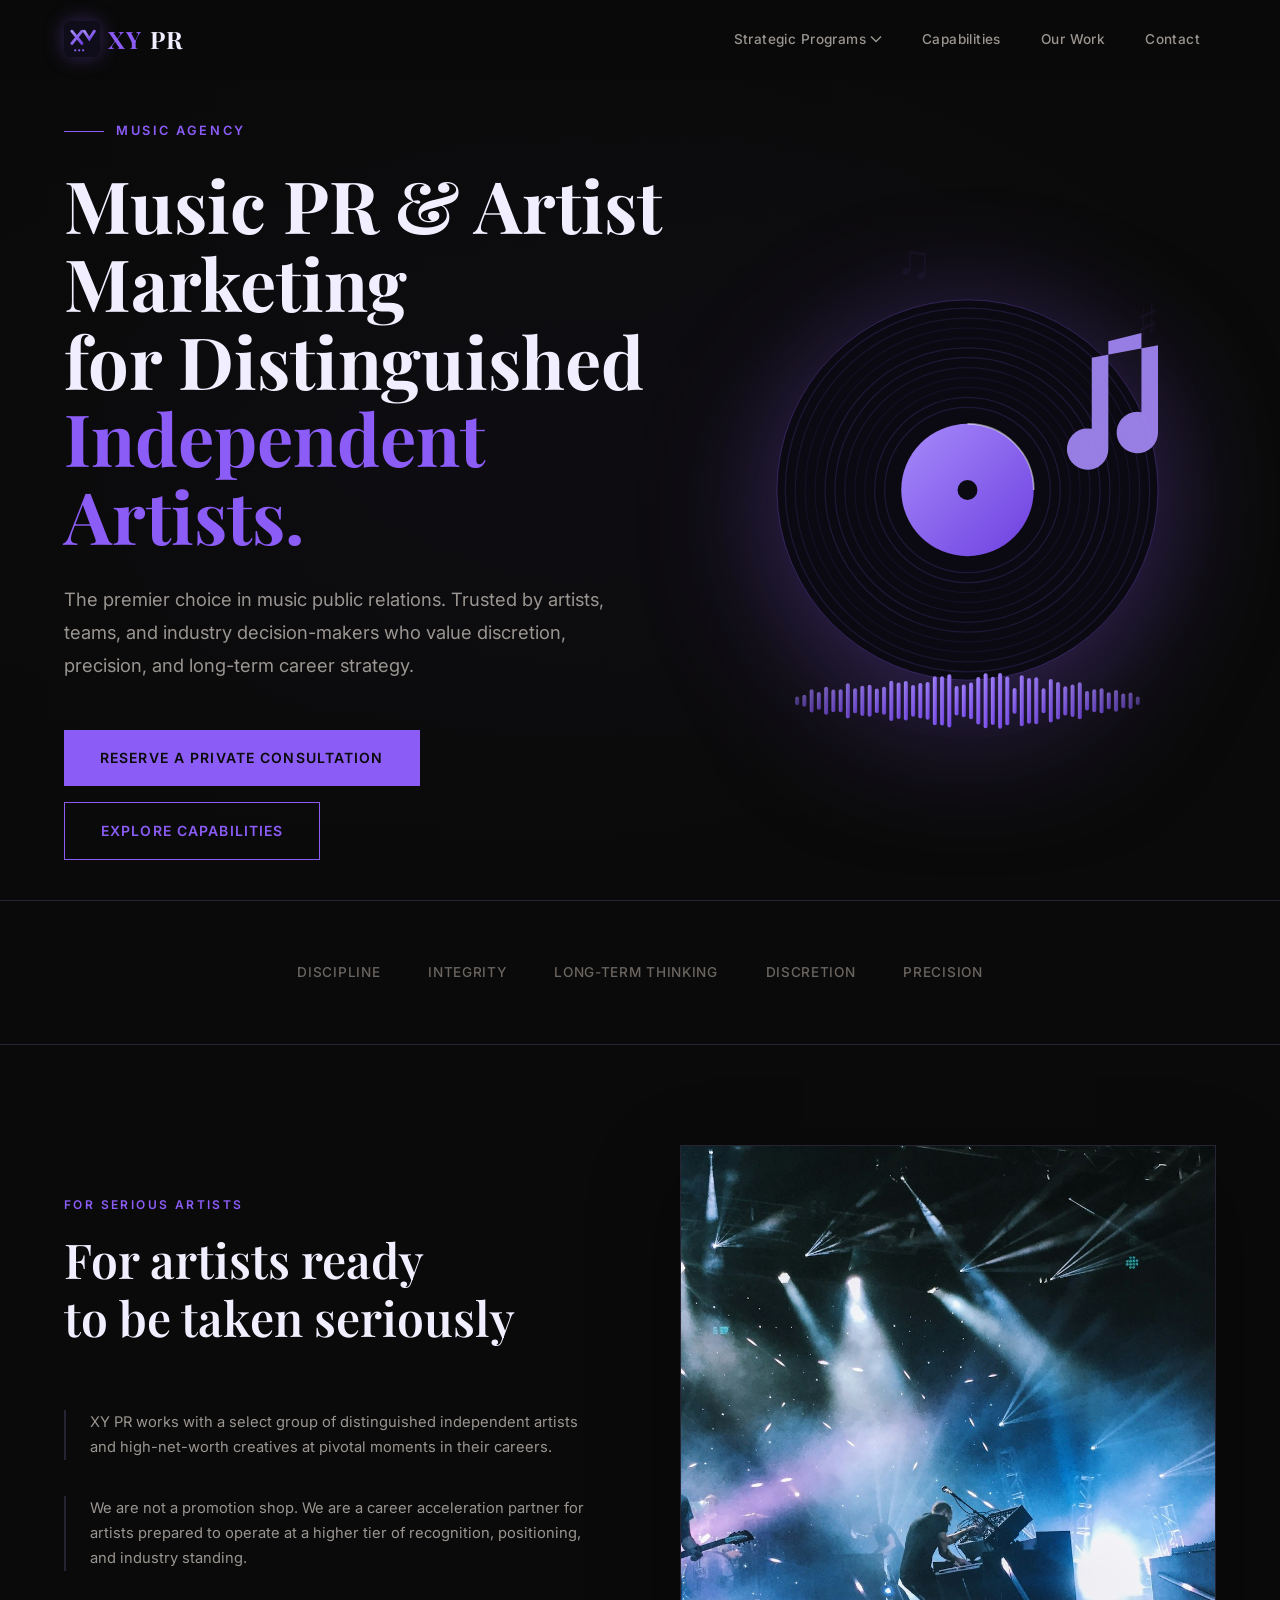
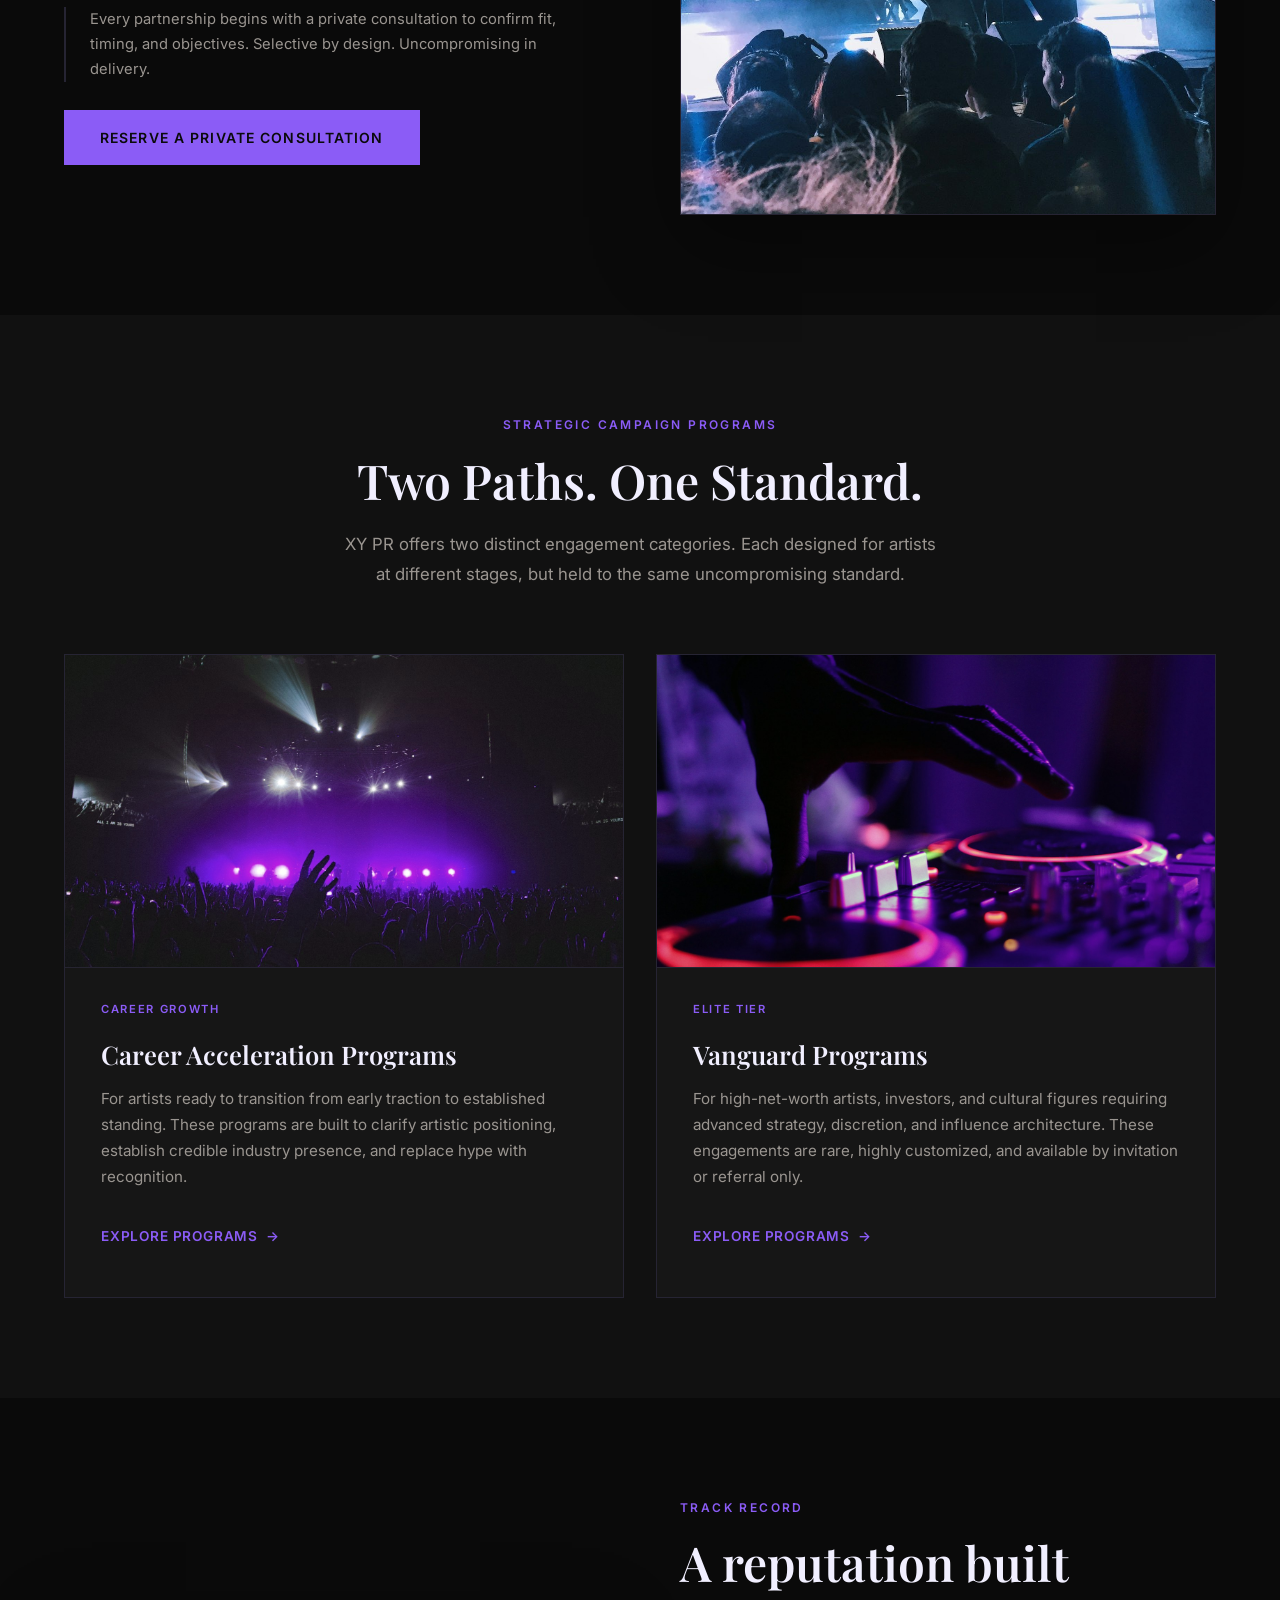
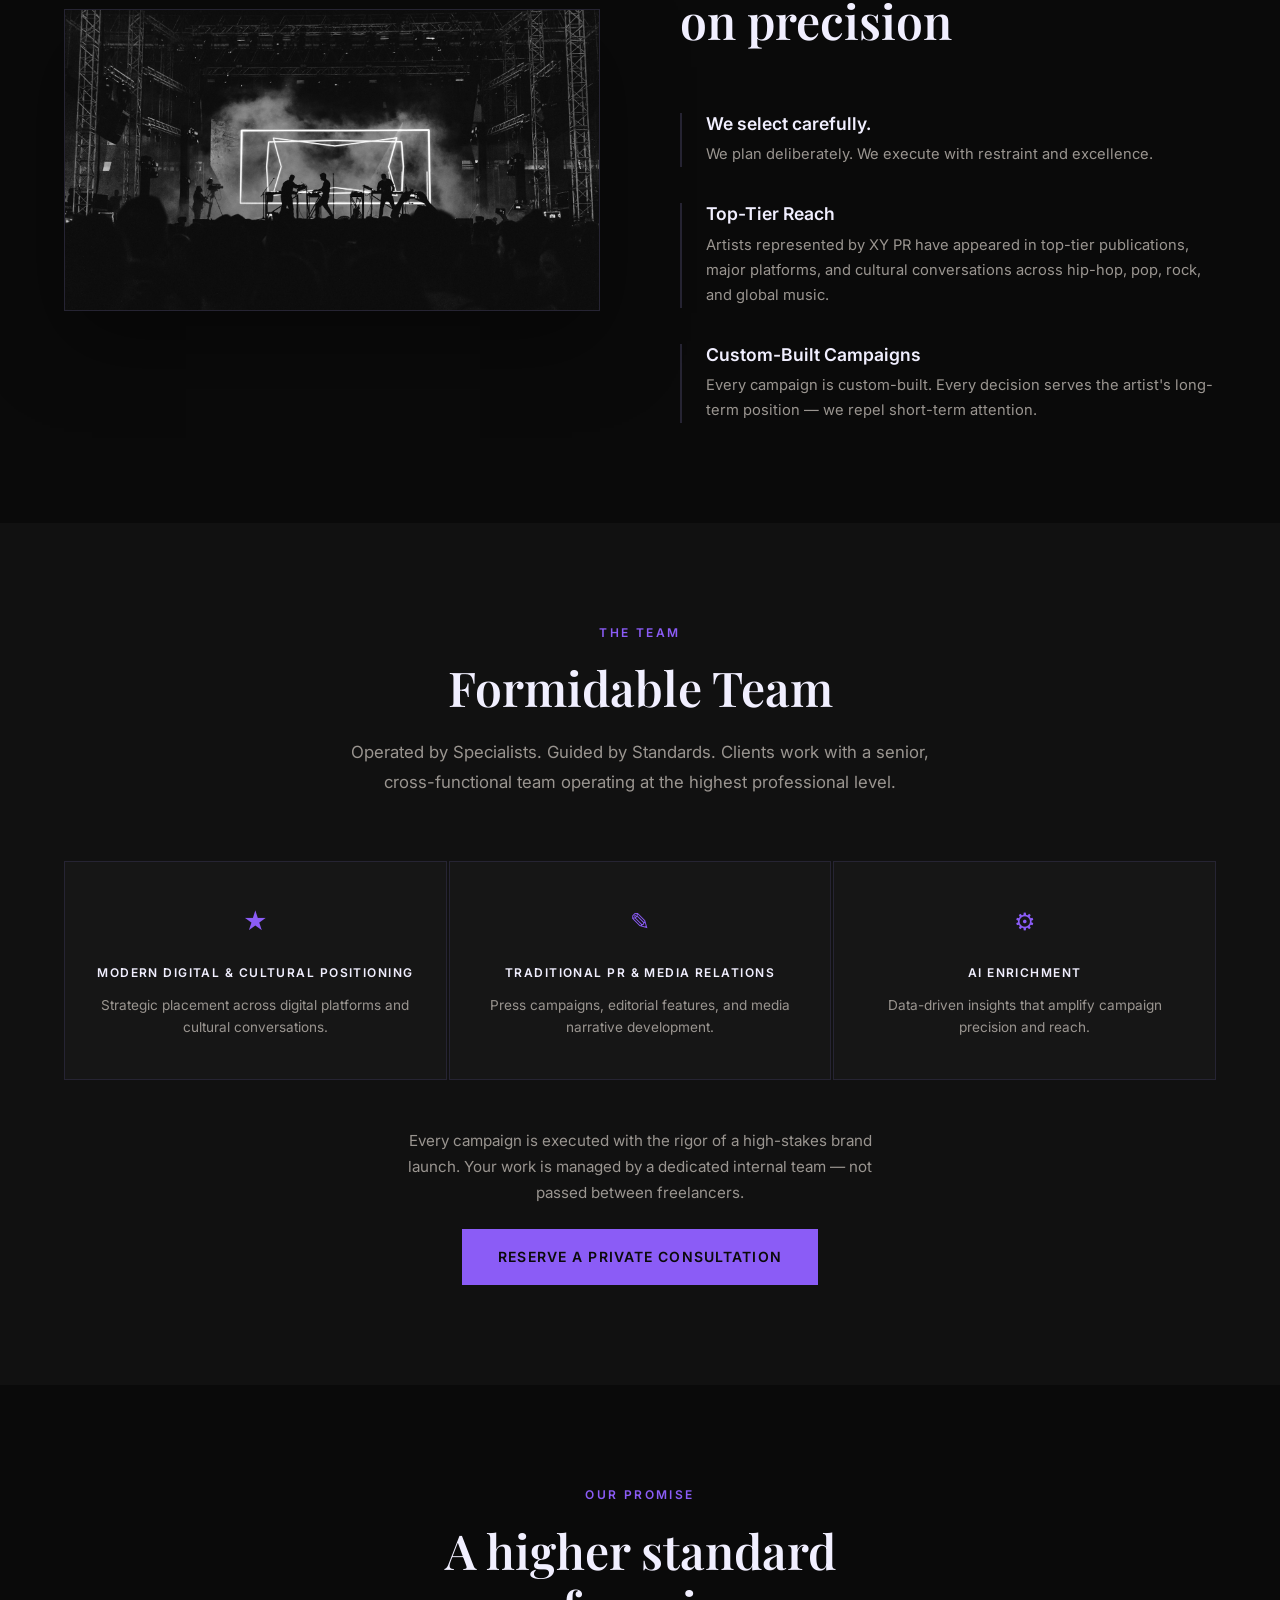
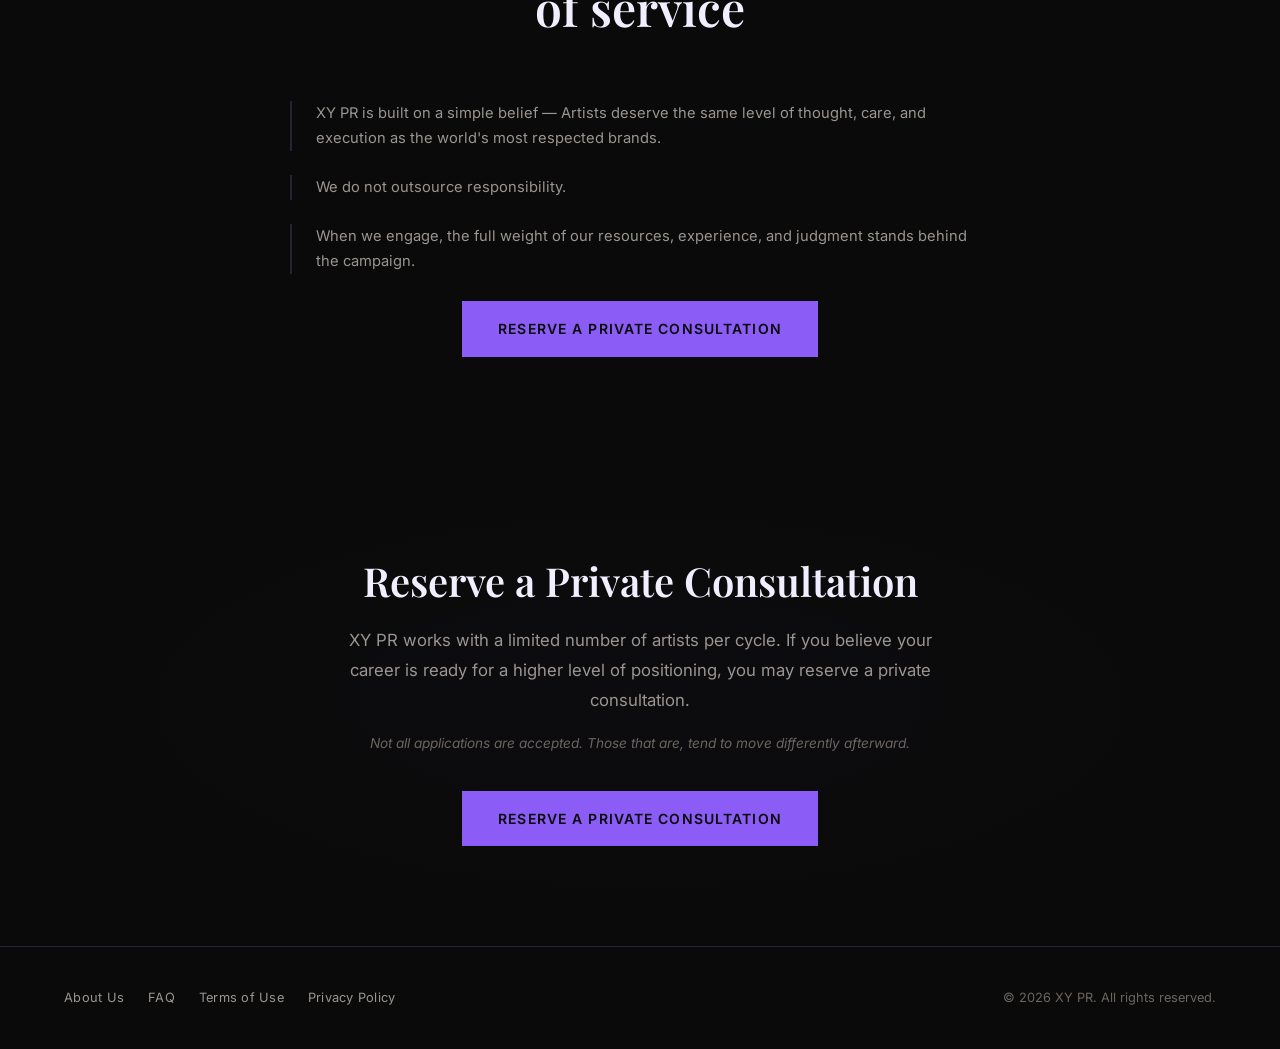
==== commit a6aed8f0: "Replace festival crowd and stage performer photos Generated with [Devin](https://devin.ai)  Co-Autho" ====
--- a/index.html
+++ b/index.html
@@ -38,7 +38,7 @@
   </nav>
 
   <!-- Hero -->
-  <section class="hero hero--photo" style="--photo: url(images/photos/hero-stage.jpg)">
+  <section class="hero hero--photo" style="--photo: url(images/photos/hero-arena.jpg)">
     <div class="hero__bg">
       <div class="hero__notes">
         <div class="hero__note">&#9835;</div>
@@ -111,7 +111,7 @@
           <a href="contact.html" class="btn btn--primary">Reserve a Private Consultation</a>
         </div>
         <div class="features__visual">
-          <img src="images/photos/singer-stage.jpg" alt="Singer performing on stage" class="features__image features__image--tall">
+          <img src="images/photos/singer-stage.jpg" alt="Band performing live under stage light beams" class="features__image features__image--tall">
         </div>
       </div>
     </div>
@@ -157,7 +157,7 @@
     <div class="container">
       <div class="features reveal" style="grid-template-columns: 1fr 1fr;">
         <div class="features__visual">
-          <img src="images/photos/festival-hands.jpg" alt="Festival audience with raised hands" class="features__image features__image--wide">
+          <img src="images/photos/festival-hands.jpg" alt="Silhouetted crowd facing a lit festival stage" class="features__image features__image--wide">
         </div>
         <div>
           <div class="section-header">
